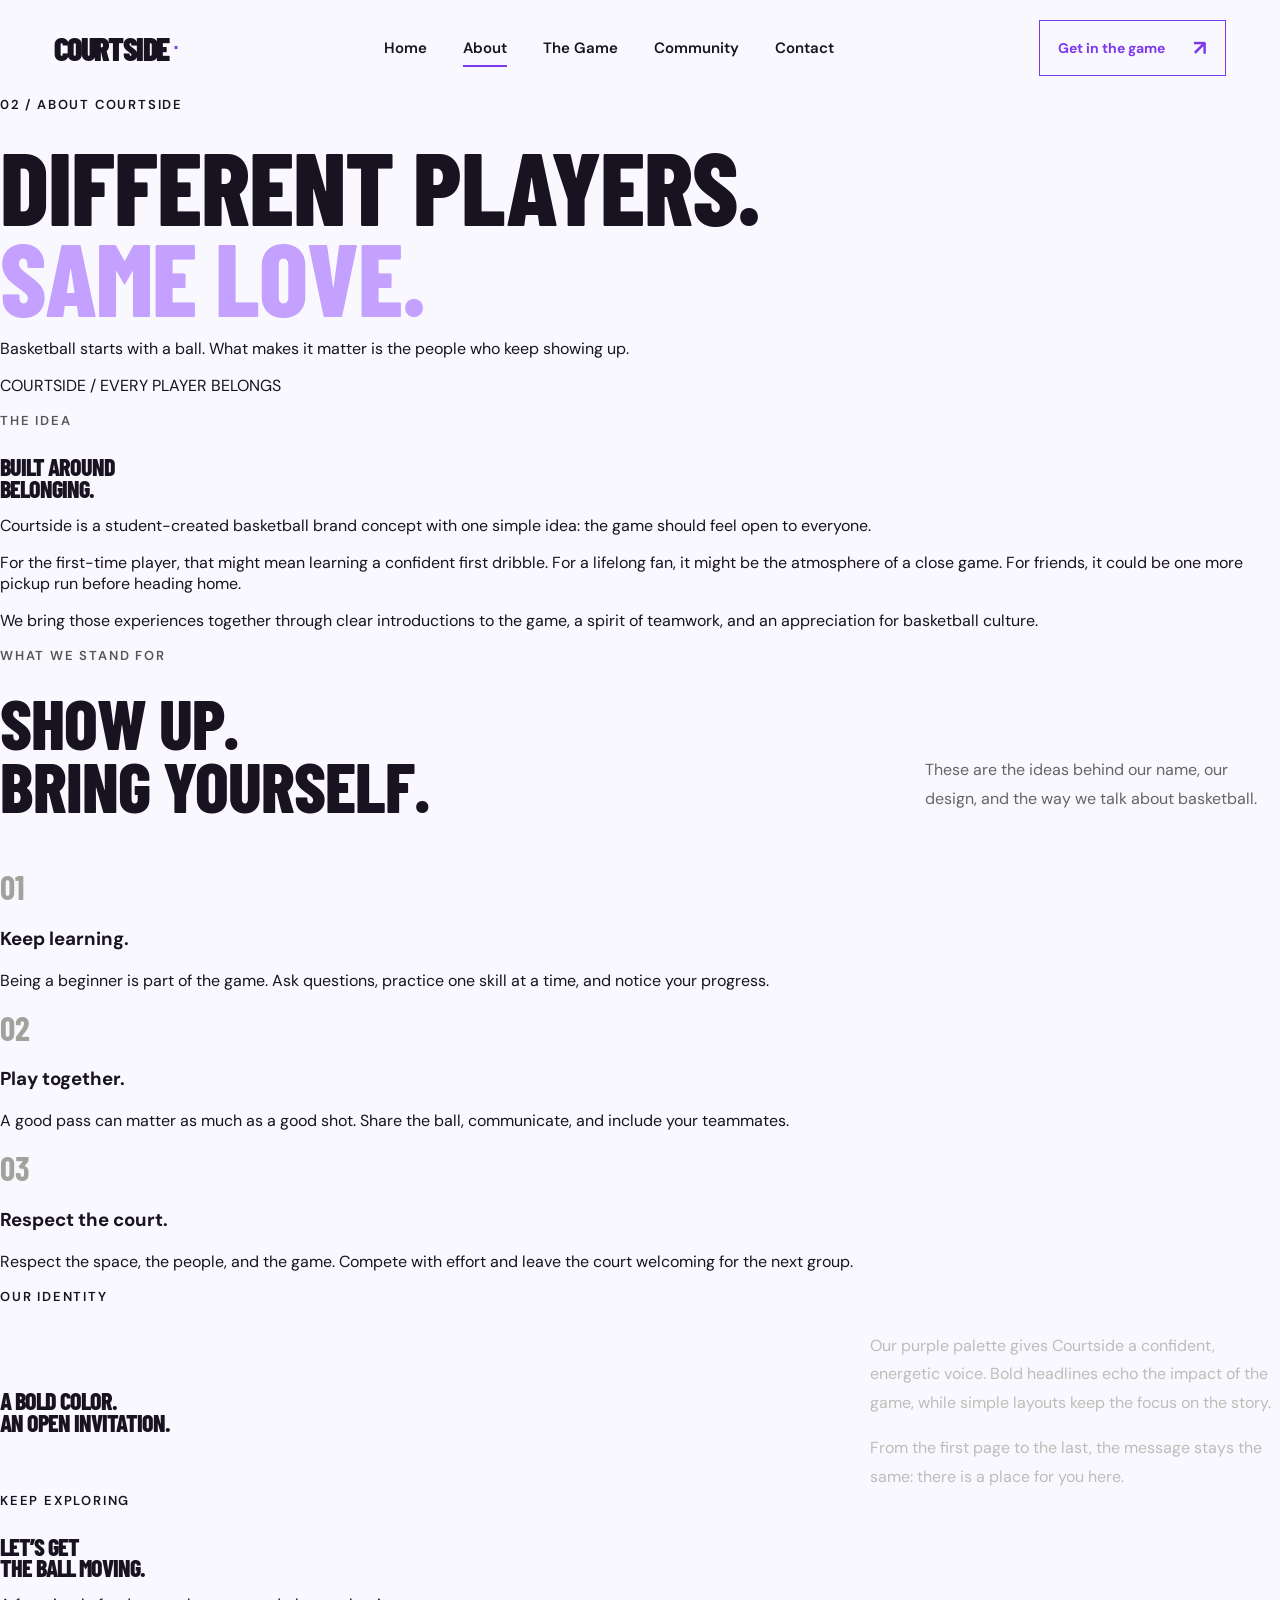
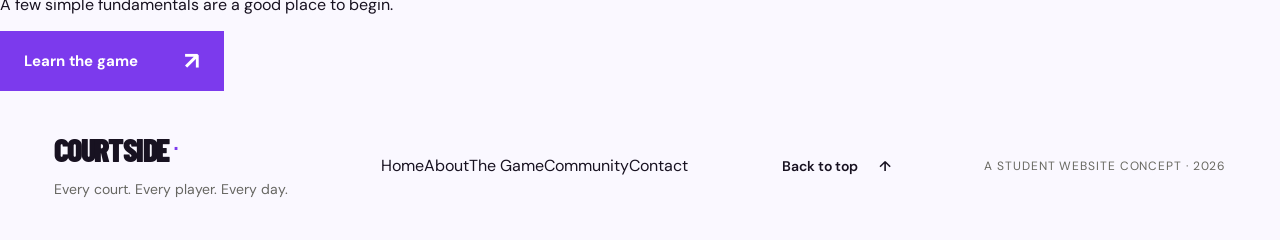
==== about.html @ a890f28d "Expand website to five pages" ====
<!doctype html>
<html lang="en">
<head>
  <meta charset="UTF-8">
  <meta name="viewport" content="width=device-width, initial-scale=1.0">
  <meta name="theme-color" content="#7c3aed">
  <meta name="description" content="Meet Courtside: a student-created basketball brand built around learning, teamwork, and belonging.">
  <title>About — COURTSIDE</title>
  <link rel="icon" type="image/svg+xml" href="data:image/svg+xml,%3Csvg xmlns='http://www.w3.org/2000/svg' viewBox='0 0 32 32'%3E%3Crect width='32' height='32' rx='7' fill='%237c3aed'/%3E%3Ctext x='16' y='24' text-anchor='middle' font-family='Arial' font-weight='900' font-size='25' fill='%23ffffff'%3EC%3C/text%3E%3C/svg%3E">
  <link rel="stylesheet" href="assets/css/styles.css?v=20261002-five-pages">
</head>
<body><a class="skip-link" href="#main">Skip to content</a><header class="header" id="top"><a class="wordmark" href="index.html" aria-label="Courtside home"><span class="wordmark-text">COURTSIDE</span><span class="brand-dot" aria-hidden="true">.</span></a><nav aria-label="Main navigation"><a href="index.html">Home</a>
<a href="about.html" class="active" aria-current="page">About</a>
<a href="game.html">The Game</a>
<a href="community.html">Community</a>
<a href="contact.html">Contact</a></nav><a class="header-cta" href="contact.html">Get in the game <span aria-hidden="true">↗</span></a></header><main id="main"><section class="page-intro"><div class="intro-inner"><p class="eyebrow">02 / ABOUT COURTSIDE</p><h1>DIFFERENT PLAYERS.<br><span>SAME LOVE.</span></h1><p class="intro-description">Basketball starts with a ball. What makes it matter is the people who keep showing up.</p></div><div class="court-lines" aria-hidden="true"><span></span></div><p class="intro-foot">COURTSIDE / EVERY PLAYER BELONGS</p></section>
<section class="content-section split-editorial"><div><p class="eyebrow dark">THE IDEA</p><h2>BUILT AROUND<br>BELONGING.</h2></div><div class="long-copy"><p class="lead">Courtside is a student-created basketball brand concept with one simple idea: the game should feel open to everyone.</p><p>For the first-time player, that might mean learning a confident first dribble. For a lifelong fan, it might be the atmosphere of a close game. For friends, it could be one more pickup run before heading home.</p><p>We bring those experiences together through clear introductions to the game, a spirit of teamwork, and an appreciation for basketball culture.</p></div></section>
<section class="values-section content-section"><div class="section-intro"><div><p class="eyebrow dark">WHAT WE STAND FOR</p><h2>SHOW UP.<br>BRING YOURSELF.</h2></div><p>These are the ideas behind our name, our design, and the way we talk about basketball.</p></div><div class="three-grid">
<article class="value-card"><span class="number">01</span><h3>Keep learning.</h3><p>Being a beginner is part of the game. Ask questions, practice one skill at a time, and notice your progress.</p></article>
<article class="value-card"><span class="number">02</span><h3>Play together.</h3><p>A good pass can matter as much as a good shot. Share the ball, communicate, and include your teammates.</p></article>
<article class="value-card"><span class="number">03</span><h3>Respect the court.</h3><p>Respect the space, the people, and the game. Compete with effort and leave the court welcoming for the next group.</p></article>
</div></section>
<section class="brand-story content-section"><p class="eyebrow">OUR IDENTITY</p><div class="story-content"><h2>A BOLD COLOR.<br><span>AN OPEN INVITATION.</span></h2><div class="story-copy"><p>Our purple palette gives Courtside a confident, energetic voice. Bold headlines echo the impact of the game, while simple layouts keep the focus on the story.</p><p>From the first page to the last, the message stays the same: there is a place for you here.</p></div></div></section>
<section class="page-cta"><div><p class="eyebrow">KEEP EXPLORING</p><h2>LET’S GET<br>THE BALL MOVING.</h2><p>A few simple fundamentals are a good place to begin.</p></div><a class="button" href="game.html">Learn the game <span aria-hidden="true">↗</span></a></section></main><footer><div><a class="wordmark" href="index.html" aria-label="Courtside home"><span class="wordmark-text">COURTSIDE</span><span class="brand-dot" aria-hidden="true">.</span></a><p>Every court. Every player. Every day.</p></div><nav class="footer-nav" aria-label="Footer navigation"><a href="index.html">Home</a><a href="about.html">About</a><a href="game.html">The Game</a><a href="community.html">Community</a><a href="contact.html">Contact</a></nav><a class="back-top" href="#top">Back to top <span aria-hidden="true">↑</span></a><span class="project-note">A STUDENT WEBSITE CONCEPT · 2026</span></footer><script src="assets/js/main.js?v=20261002-five-pages"></script></body>
</html>
---- assets/css/styles.css ----
@import url('https://fonts.googleapis.com/css2?family=Barlow+Condensed:wght@700;800;900&family=DM+Sans:wght@400;500;600;700&display=swap');
:root {
  --ink:#181221;
  --paper:#faf8ff;
  --purple:#7c3aed;
  --lavender:#c4a0ff;
  --muted:#b5b5b2;
  --line:#ddd5ea;
  font-family:'DM Sans',Arial,sans-serif;
  color:var(--ink);
  background:var(--paper);
  font-synthesis:none
}
* {
  box-sizing:border-box
}
html {
  scroll-behavior:smooth;
  scroll-padding-top:24px
}
body {
  margin:0
}
a {
  color:inherit;
  text-decoration:none
}
button,a {
  -webkit-tap-highlight-color:transparent
}
a:focus-visible {
  outline:3px solid var(--purple);
  outline-offset:6px
}
::selection {
  background:var(--purple);
  color:white
}
.skip-link {
  position:fixed;
  left:20px;
  top:-100px;
  z-index:20;
  padding:12px;
  background:var(--paper)
}
.skip-link:focus {
  top:16px
}
.header {
  height:96px;
  display:flex;
  align-items:center;
  justify-content:space-between;
  padding:0 4.2%;
  gap:24px;
  background:var(--paper)
}
.wordmark {
  font-size:2rem;
  font-weight:900;
  letter-spacing:-1.6px;
  line-height:1;
  font-family:'Barlow Condensed','Arial Narrow',Impact,sans-serif
}
.brand-dot {
  color:var(--purple);
  font-family:Arial,sans-serif;
  font-size:12px;
  vertical-align:top;
  display:inline-block;
  margin:3px 0 0 5px;
  letter-spacing:0
}
.header nav {
  display:flex;
  align-items:center;
  gap:36px;
  font-size:.9375rem;
  font-weight:600
}
.header nav a {
  position:relative;
  padding:16px 0
}
.header nav a:after {
  content:'';
  position:absolute;
  height:2px;
  left:0;
  right:0;
  bottom:7px;
  transform:scaleX(0);
  background:var(--purple);
  transition:transform .2s
}
.header nav a:hover:after,.header nav .active:after {
  transform:scaleX(1)
}
.header-cta {
  font-size:.875rem;
  font-weight:700;
  border:1px solid var(--ink);
  padding:13px 18px;
  display:flex;
  gap:28px;
  align-items:center;
  transition:background .2s,color .2s
}
.header-cta:hover {
  background:var(--ink);
  color:white
}
.header-cta span {
  font-size:21px
}
.hero {
  min-height:690px;
  height:calc(100svh - 96px);
  max-height:920px;
  position:relative;
  background:#151513;
  color:white;
  isolation:isolate;
  overflow:hidden
}
.hero-image,.hero-shade {
  position:absolute;
  inset:0;
  width:100%;
  height:100%;
  object-fit:cover;
  z-index:-2
}
.hero-image {
  object-position:64% 48%
}
.hero-shade {
  z-index:-1;
  background:linear-gradient(90deg,rgba(24,10,42,.77) 0%,rgba(24,10,42,.43) 43%,rgba(24,10,42,.04) 72%),linear-gradient(0deg,rgba(24,10,42,.78),transparent 30%)
}
.hero-content {
  padding:80px 4.2% 120px;
  max-width:950px
}
.eyebrow {
  font-weight:600;
  font-size:.8125rem;
  letter-spacing:1.8px;
  margin:0 0 27px;
  display:flex;
  gap:12px;
  align-items:center
}
.small-line {
  display:inline-block;
  width:30px;
  height:2px;
  background:var(--purple)
}
h1,h2 {
  font-family:'Barlow Condensed',Impact,'Arial Narrow',sans-serif;
  font-weight:800;
  letter-spacing:-1px;
  margin:0;
  line-height:.89
}
h1 {
  font-size:clamp(6rem,10.8vw,10.5rem)
}
h1 span {
  color:var(--lavender)
}
.hero-description {
  font-size:1.0625rem;
  line-height:1.75;
  max-width:365px;
  color:#e0e0da;
  margin:30px 0
}
.button {
  display:inline-flex;
  align-items:center;
  justify-content:space-between;
  gap:46px;
  padding:18px 24px;
  background:var(--purple);
  color:white;
  font-size:.9375rem;
  font-weight:700;
  transition:background .2s,transform .2s
}
.button:hover {
  background:#6d28d9;
  transform:translateY(-2px)
}
.button span {
  font-size:24px;
  line-height:1
}
.hero-bottom {
  position:absolute;
  bottom:28px;
  left:4.2%;
  right:4.2%;
  border-top:1px solid #ffffff40;
  padding-top:22px;
  display:flex;
  justify-content:space-between;
  gap:20px;
  align-items:center;
  font-size:.75rem;
  letter-spacing:1px;
  font-weight:500;
  color:#ddd
}
.hero-bottom a {
  font-size:.875rem;
  letter-spacing:0
}
.hero-bottom a span {
  padding-left:15px
}
.statement-strip {
  background:var(--purple);
  color:white;
  display:flex;
  align-items:center;
  justify-content:space-evenly;
  gap:25px;
  min-height:87px;
  padding:18px 4.2%;
  font-family:'Barlow Condensed',Impact,sans-serif;
  font-weight:800;
  font-size:clamp(1.5rem,2.6vw,2.5rem);
  line-height:1;
  letter-spacing:-.2px
}
.asterisk {
  font-family:Arial,sans-serif;
  font-weight:400;
  font-size:2.3rem
}
.game-section {
  padding:90px 4.2% 100px
}
.section-intro {
  display:flex;
  justify-content:space-between;
  gap:50px;
  align-items:flex-end;
  margin-bottom:50px
}
.eyebrow.dark {
  color:#565654
}
.section-intro h2 {
  font-size:clamp(3.3rem,5.5vw,5.2rem)
}
.section-intro>p {
  max-width:355px;
  font-size:1rem;
  line-height:1.8;
  color:#656561;
  margin:0 0 3px
}
.game-grid {
  display:grid;
  grid-template-columns:repeat(3,minmax(0,1fr));
  border-top:1px solid var(--line);
  border-bottom:1px solid var(--line)
}
.game-card {
  padding:30px 30px 24px 0;
  display:flex;
  flex-direction:column
}
.game-card+.game-card {
  border-left:1px solid var(--line);
  padding-left:30px
}
.game-card:last-child {
  padding-right:0
}
.card-top {
  display:flex;
  align-items:center;
  justify-content:space-between;
  gap:12px
}
.number {
  font-size:2.1rem;
  font-family:'Barlow Condensed',Impact,sans-serif;
  font-weight:700;
  color:#a2a29d
}
.category {
  font-size:.75rem;
  letter-spacing:1px;
  font-weight:600
}
.game-card h3 {
  font-size:1.65rem;
  letter-spacing:-.8px;
  margin:31px 0 14px;
  font-weight:700
}
.game-card p {
  color:#656561;
  font-size:1rem;
  line-height:1.8;
  margin:0 0 30px;
  max-width:340px
}
.card-footer {
  font-size:.75rem;
  letter-spacing:.7px;
  font-weight:600;
  margin-top:auto;
  padding-top:22px;
  border-top:1px solid var(--line)
}
.story {
  background:var(--ink);
  color:var(--paper);
  padding:65px 4.2% 74px
}
.story>.eyebrow {
  color:#bbb;
   margin-bottom:40px
}
.story-content {
  display:flex;
  align-items:center;
  justify-content:space-between;
  gap:55px
}
.story h2 {
  font-size:clamp(3rem,5.5vw,5.4rem);
  line-height:.97
}
.story h2 span {
  color:var(--lavender)
}
.story-copy {
  max-width:410px;
  color:#bdbdb8;
  font-size:1rem;
  line-height:1.8
}
.story-copy p {
  margin:0 0 16px
}
.story-copy p:last-child {
  margin:0
}
footer {
  padding:42px 4.2%;
  display:flex;
  align-items:center;
  justify-content:space-between;
  gap:28px
}
footer p {
  font-size:.875rem;
  color:#666661;
  margin:13px 0 0
}
.project-note {
  font-size:.75rem;
  letter-spacing:.9px;
  color:#686861
}
.back-top {
  font-size:.875rem;
  font-weight:600
}
.back-top span {
  padding-left:18px
}
@media(min-width:1600px) {
  .hero-content {
    padding-top:110px
  }
  .header {
    padding-left:6%;
    padding-right:6%
  }
  .hero-content {
    padding-left:6%;
    max-width:1050px
  }

}
@media(max-width:1000px) {
  .header {
    height:84px
  }
  .header nav {
    gap:24px
  }
  .header-cta {
    gap:15px
  }
  .hero {
    height:auto;
    min-height:720px
  }
  .hero-content {
    padding-top:100px
  }
  .hero h1 {
    font-size:7.5rem
  }
  .hero-image {
    object-position:61% center
  }
  .section-intro {
    gap:40px
  }
  .section-intro>p {
    max-width:300px
  }
  .game-card {
    padding-right:20px
  }
  .game-card+.game-card {
    padding-left:20px
  }
  .category {
    font-size:.75rem;
    letter-spacing:0
  }
  .story-content {
    gap:35px
  }
  .story-copy {
    max-width:340px
  }
  .project-note {
    max-width:180px;
    line-height:1.6
  }

}
@media(max-width:700px) {
  .header {
    height:auto;
    min-height:100px;
    padding:20px 6% 12px;
    flex-wrap:wrap;
    gap:12px
  }
  .header .wordmark {
    font-size:1.9rem
  }
  .header nav {
    order:3;
    justify-content:space-between;
    width:100%;
    gap:20px;
    font-size:.875rem
  }
  .header nav a {
    padding:9px 0
  }
  .header nav a:after {
    bottom:2px
  }
  .header-cta {
    padding:9px 12px;
    font-size:.75rem;
    gap:10px
  }
  .hero {
    min-height:680px
  }
  .hero-image {
    object-position:64% center
  }
  .hero-shade {
    background:linear-gradient(90deg,rgba(24,10,42,.8),rgba(24,10,42,.2)),linear-gradient(0deg,rgba(24,10,42,.85),transparent 65%)
  }
  .hero-content {
    padding:80px 6% 125px;
    max-width:none
  }
  .eyebrow {
    font-size:.75rem;
    letter-spacing:1.2px;
    gap:10px;
    margin-bottom:28px
  }
  .hero h1 {
    font-size:clamp(4.6rem,16vw,7rem);
    line-height:.94;
    letter-spacing:-1px
  }
  .hero-description {
    font-size:1rem;
    max-width:295px;
    margin:27px 0
  }
  .button {
    padding:17px 21px;
    gap:38px
  }
  .hero-bottom {
    left:6%;
    right:6%;
    font-size:.75rem;
    gap:14px;
    align-items:flex-start;
    line-height:1.5
  }
  .hero-bottom>span:first-child {
    max-width:130px
  }
  .hero-index {
    display:none
  }
  .statement-strip {
    flex-wrap:wrap;
    justify-content:center;
    gap:14px;
    min-height:76px;
    font-size:1.4rem;
    padding:18px 6%
  }
  .statement-strip>span:nth-last-child(-n+2) {
    display:none
  }
  .asterisk {
    font-size:1.5rem
  }
  .game-section {
    padding:60px 6%
  }
  .section-intro {
    display:block;
    margin-bottom:32px
  }
  .section-intro h2 {
    font-size:4rem
  }
  .section-intro>p {
    max-width:420px;
    margin-top:28px
  }
  .game-grid {
    grid-template-columns:1fr
  }
  .game-card,.game-card+.game-card,.game-card:last-child {
    padding:24px 0
  }
  .game-card+.game-card {
    border-left:0;
    border-top:1px solid var(--line)
  }
  .card-top {
    justify-content:flex-start;
    gap:20px
  }
  .category {
    letter-spacing:1px
  }
  .game-card h3 {
    margin:20px 0 12px;
    font-size:1.65rem
  }
  .game-card p {
    max-width:100%;
    margin-bottom:20px
  }
  .card-footer {
    border-top:0;
    padding-top:0
  }
  .story {
    padding:48px 6% 52px
  }
  .story-content {
    display:block
  }
  .story h2 {
    font-size:clamp(2.8rem,10.2vw,4.5rem)
  }
  .story-copy {
    max-width:100%;
    margin-top:30px
  }
  .story>.eyebrow {
    margin-bottom:30px
  }
  footer {
    padding:34px 6%;
    flex-wrap:wrap;
    align-items:flex-start
  }
  footer>div {
    width:100%
  }
  .project-note {
    max-width:200px
  }
  .back-top {
    margin-left:auto;
    font-size:.8125rem
  }

}
@media(prefers-reduced-motion:reduce) {
  html {
    scroll-behavior:auto
  }
  *,*:before,*:after {
    transition:none!important
  }

}

/* Purple brand and homepage contact intake */
.header-cta { border-color:var(--purple); color:var(--purple) }
.header-cta:hover { background:var(--purple) }
.brand-dot { font-size:20px; margin-top:0 }
.contact { padding:90px 4.2%; display:grid; grid-template-columns:1fr 1.1fr; gap:70px; background:#f0eafa }
.contact h2 { font-size:clamp(3.3rem,5.5vw,5.2rem) }
.contact h2 span { color:var(--purple) }
.contact-copy>p:last-child { max-width:370px; line-height:1.8; color:#61566e; margin-top:28px }
.contact-form { min-width:0 }
.form-row { display:grid; grid-template-columns:1fr 1fr; gap:20px }
.field { display:flex; flex-direction:column; gap:9px; margin-bottom:20px; min-width:0 }
.field label { font-size:.875rem; font-weight:700 }
input,select,textarea { width:100%; min-width:0; border:1px solid #b9aacd; border-radius:0; padding:14px; color:var(--ink); background:var(--paper); font:inherit }
textarea { resize:vertical; min-height:130px }
input:focus-visible,select:focus-visible,textarea:focus-visible,button:focus-visible { outline:3px solid var(--purple); outline-offset:3px }
button { cursor:pointer; font-family:inherit; border:0 }
.form-note { color:#61566e; font-size:.875rem; line-height:1.6 }
.form-preview { border-left:3px solid var(--purple); padding:20px; margin-top:24px; background:var(--paper); overflow-wrap:anywhere }
.form-preview h3 { margin:0 0 12px }
.form-preview p { line-height:1.65 }
.form-preview dl { display:grid; grid-template-columns:auto 1fr; gap:10px 18px }
.form-preview dt { font-weight:700 }
.form-preview dd { margin:0; white-space:pre-wrap }
@media(max-width:1000px) { .header nav { gap:18px } .contact { gap:35px } }
@media(max-width:700px) { .contact { padding:60px 6%; grid-template-columns:1fr; gap:30px } .form-row { grid-template-columns:1fr; gap:0 } .header nav { gap:12px } }
.contact-copy { min-width:0 }
@media(max-width:700px) {
  .contact { grid-template-columns:minmax(0,1fr) }
  .contact h2 { font-size:clamp(2rem,9vw,3.3rem) }
}
/* Keep headline lines readable even when web fonts are unavailable. */
h1 { font-size:clamp(4.5rem,8vw,9rem) }
@media(max-width:1000px) and (min-width:701px) { .hero h1 { font-size:clamp(4.5rem,8.5vw,6rem) } }
@media(max-width:700px) { .hero h1 { font-size:clamp(2.4rem,12vw,5rem) } }
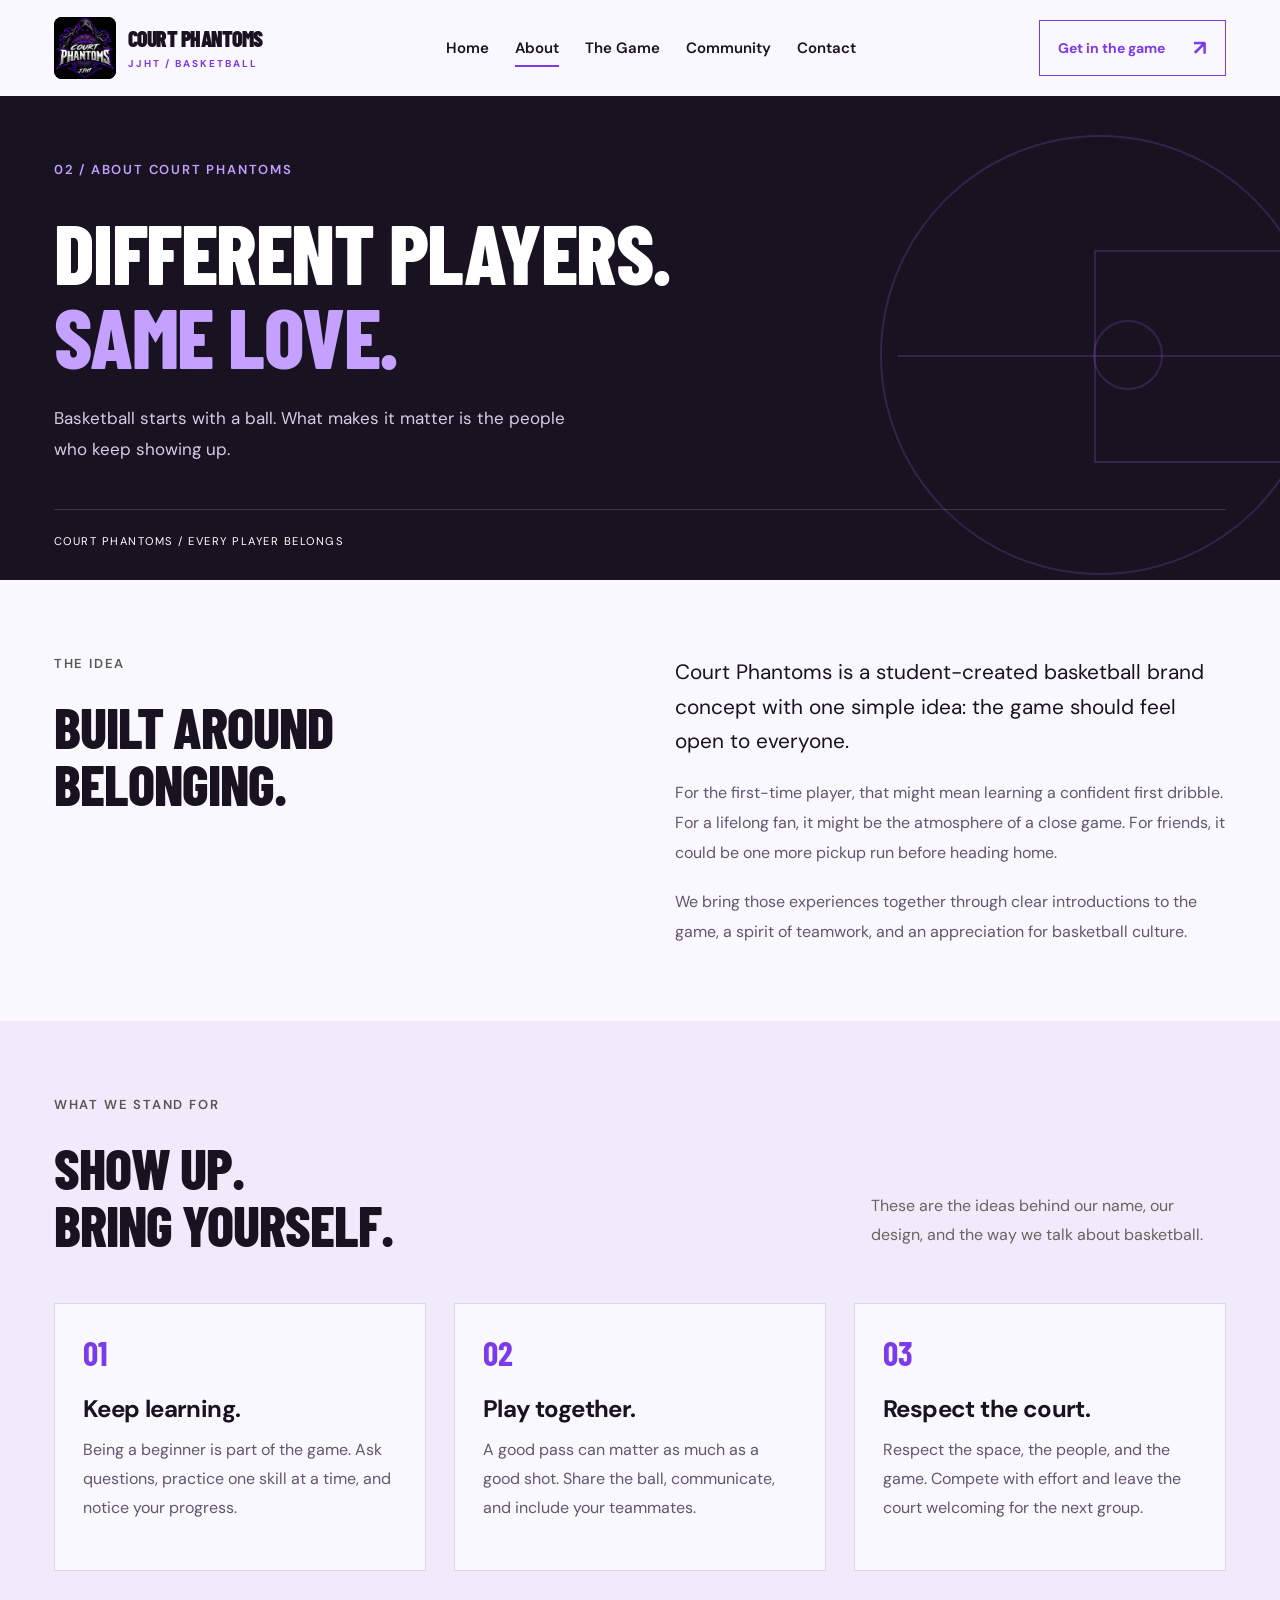
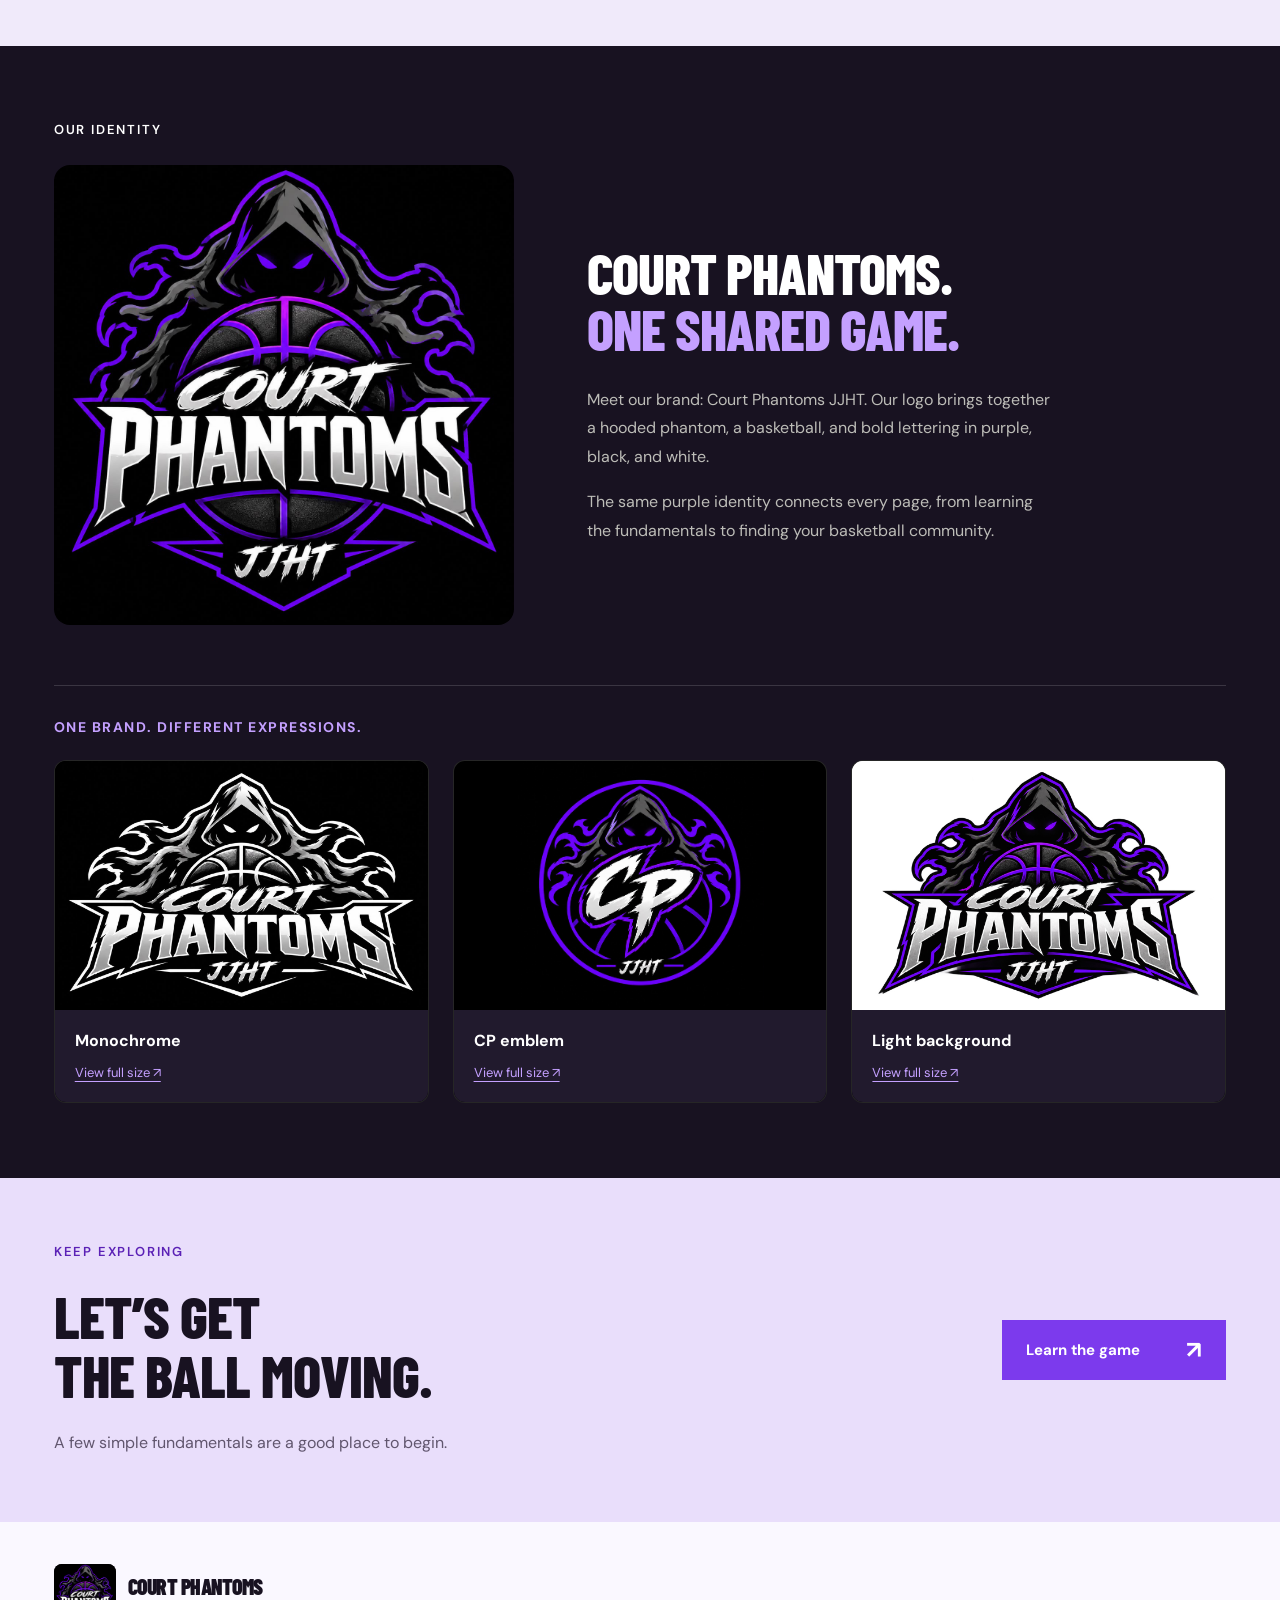
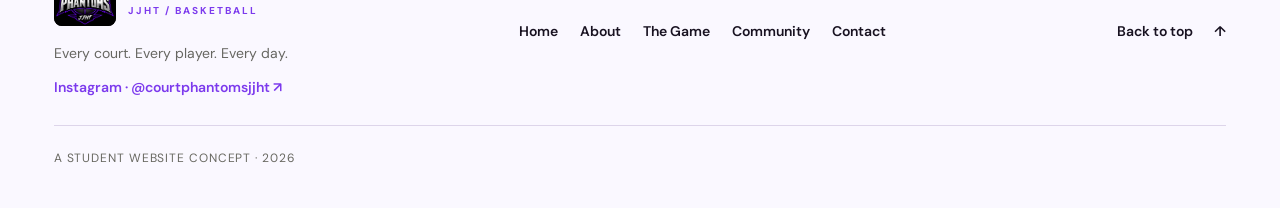
==== commit 967448c0: "Add brand logos and Instagram contact" ====
--- a/about.html
+++ b/about.html
@@ -4,22 +4,22 @@
   <meta charset="UTF-8">
   <meta name="viewport" content="width=device-width, initial-scale=1.0">
   <meta name="theme-color" content="#7c3aed">
-  <meta name="description" content="Meet Courtside: a student-created basketball brand built around learning, teamwork, and belonging.">
-  <title>About — COURTSIDE</title>
-  <link rel="icon" type="image/svg+xml" href="data:image/svg+xml,%3Csvg xmlns='http://www.w3.org/2000/svg' viewBox='0 0 32 32'%3E%3Crect width='32' height='32' rx='7' fill='%237c3aed'/%3E%3Ctext x='16' y='24' text-anchor='middle' font-family='Arial' font-weight='900' font-size='25' fill='%23ffffff'%3EC%3C/text%3E%3C/svg%3E">
-  <link rel="stylesheet" href="assets/css/styles.css?v=20261002-five-pages">
+  <meta name="description" content="Meet Court Phantoms: a student-created basketball brand built around learning, teamwork, and belonging.">
+  <title>About — COURT PHANTOMS</title>
+  <link rel="icon" type="image/jpeg" href="assets/images/court-phantoms-cp.jpg">
+  <link rel="stylesheet" href="assets/css/styles.css?v=20261005-brand">
 </head>
-<body><a class="skip-link" href="#main">Skip to content</a><header class="header" id="top"><a class="wordmark" href="index.html" aria-label="Courtside home"><span class="wordmark-text">COURTSIDE</span><span class="brand-dot" aria-hidden="true">.</span></a><nav aria-label="Main navigation"><a href="index.html">Home</a>
+<body><a class="skip-link" href="#main">Skip to content</a><header class="header" id="top"><a class="wordmark brand-lockup" href="index.html" aria-label="Court Phantoms JJHT home"><img class="brand-logo" src="assets/images/court-phantoms-logo.jpg" alt="" width="1254" height="1254"><span class="brand-name">COURT PHANTOMS<small>JJHT / BASKETBALL</small></span></a><nav aria-label="Main navigation"><a href="index.html">Home</a>
 <a href="about.html" class="active" aria-current="page">About</a>
 <a href="game.html">The Game</a>
 <a href="community.html">Community</a>
-<a href="contact.html">Contact</a></nav><a class="header-cta" href="contact.html">Get in the game <span aria-hidden="true">↗</span></a></header><main id="main"><section class="page-intro"><div class="intro-inner"><p class="eyebrow">02 / ABOUT COURTSIDE</p><h1>DIFFERENT PLAYERS.<br><span>SAME LOVE.</span></h1><p class="intro-description">Basketball starts with a ball. What makes it matter is the people who keep showing up.</p></div><div class="court-lines" aria-hidden="true"><span></span></div><p class="intro-foot">COURTSIDE / EVERY PLAYER BELONGS</p></section>
-<section class="content-section split-editorial"><div><p class="eyebrow dark">THE IDEA</p><h2>BUILT AROUND<br>BELONGING.</h2></div><div class="long-copy"><p class="lead">Courtside is a student-created basketball brand concept with one simple idea: the game should feel open to everyone.</p><p>For the first-time player, that might mean learning a confident first dribble. For a lifelong fan, it might be the atmosphere of a close game. For friends, it could be one more pickup run before heading home.</p><p>We bring those experiences together through clear introductions to the game, a spirit of teamwork, and an appreciation for basketball culture.</p></div></section>
+<a href="contact.html">Contact</a></nav><a class="header-cta" href="contact.html">Get in the game <span aria-hidden="true">↗</span></a></header><main id="main"><section class="page-intro"><div class="intro-inner"><p class="eyebrow">02 / ABOUT COURT PHANTOMS</p><h1>DIFFERENT PLAYERS.<br><span>SAME LOVE.</span></h1><p class="intro-description">Basketball starts with a ball. What makes it matter is the people who keep showing up.</p></div><div class="court-lines" aria-hidden="true"><span></span></div><p class="intro-foot">COURT PHANTOMS / EVERY PLAYER BELONGS</p></section>
+<section class="content-section split-editorial"><div><p class="eyebrow dark">THE IDEA</p><h2>BUILT AROUND<br>BELONGING.</h2></div><div class="long-copy"><p class="lead">Court Phantoms is a student-created basketball brand concept with one simple idea: the game should feel open to everyone.</p><p>For the first-time player, that might mean learning a confident first dribble. For a lifelong fan, it might be the atmosphere of a close game. For friends, it could be one more pickup run before heading home.</p><p>We bring those experiences together through clear introductions to the game, a spirit of teamwork, and an appreciation for basketball culture.</p></div></section>
 <section class="values-section content-section"><div class="section-intro"><div><p class="eyebrow dark">WHAT WE STAND FOR</p><h2>SHOW UP.<br>BRING YOURSELF.</h2></div><p>These are the ideas behind our name, our design, and the way we talk about basketball.</p></div><div class="three-grid">
 <article class="value-card"><span class="number">01</span><h3>Keep learning.</h3><p>Being a beginner is part of the game. Ask questions, practice one skill at a time, and notice your progress.</p></article>
 <article class="value-card"><span class="number">02</span><h3>Play together.</h3><p>A good pass can matter as much as a good shot. Share the ball, communicate, and include your teammates.</p></article>
 <article class="value-card"><span class="number">03</span><h3>Respect the court.</h3><p>Respect the space, the people, and the game. Compete with effort and leave the court welcoming for the next group.</p></article>
 </div></section>
-<section class="brand-story content-section"><p class="eyebrow">OUR IDENTITY</p><div class="story-content"><h2>A BOLD COLOR.<br><span>AN OPEN INVITATION.</span></h2><div class="story-copy"><p>Our purple palette gives Courtside a confident, energetic voice. Bold headlines echo the impact of the game, while simple layouts keep the focus on the story.</p><p>From the first page to the last, the message stays the same: there is a place for you here.</p></div></div></section>
-<section class="page-cta"><div><p class="eyebrow">KEEP EXPLORING</p><h2>LET’S GET<br>THE BALL MOVING.</h2><p>A few simple fundamentals are a good place to begin.</p></div><a class="button" href="game.html">Learn the game <span aria-hidden="true">↗</span></a></section></main><footer><div><a class="wordmark" href="index.html" aria-label="Courtside home"><span class="wordmark-text">COURTSIDE</span><span class="brand-dot" aria-hidden="true">.</span></a><p>Every court. Every player. Every day.</p></div><nav class="footer-nav" aria-label="Footer navigation"><a href="index.html">Home</a><a href="about.html">About</a><a href="game.html">The Game</a><a href="community.html">Community</a><a href="contact.html">Contact</a></nav><a class="back-top" href="#top">Back to top <span aria-hidden="true">↑</span></a><span class="project-note">A STUDENT WEBSITE CONCEPT · 2026</span></footer><script src="assets/js/main.js?v=20261002-five-pages"></script></body>
+<section class="brand-story content-section"><p class="eyebrow">OUR IDENTITY</p><div class="brand-showcase"><img class="brand-emblem" src="assets/images/court-phantoms-logo.jpg" alt="Court Phantoms JJHT logo: a hooded phantom above a basketball, outlined in purple" width="1254" height="1254" loading="lazy"><div><h2>COURT PHANTOMS.<br><span>ONE SHARED GAME.</span></h2><div class="story-copy"><p>Meet our brand: Court Phantoms JJHT. Our logo brings together a hooded phantom, a basketball, and bold lettering in purple, black, and white.</p><p>The same purple identity connects every page, from learning the fundamentals to finding your basketball community.</p></div></div></div><div class="logo-collection"><h3 class="logo-collection-title">ONE BRAND. DIFFERENT EXPRESSIONS.</h3><div class="logo-variants"><figure class="logo-variant"><a href="assets/images/court-phantoms-monochrome.jpg" target="_blank" rel="noopener" aria-label="View Monochrome logo full size"><img src="assets/images/court-phantoms-monochrome.jpg" alt="Court Phantoms JJHT full logo in black and white" width="1320" height="880" loading="lazy"></a><figcaption><h3>Monochrome</h3><a href="assets/images/court-phantoms-monochrome.jpg" target="_blank" rel="noopener">View full size ↗</a></figcaption></figure><figure class="logo-variant"><a href="assets/images/court-phantoms-cp.jpg" target="_blank" rel="noopener" aria-label="View CP emblem logo full size"><img src="assets/images/court-phantoms-cp.jpg" alt="Circular purple CP and JJHT emblem with a hooded phantom" width="1254" height="1254" loading="lazy"></a><figcaption><h3>CP emblem</h3><a href="assets/images/court-phantoms-cp.jpg" target="_blank" rel="noopener">View full size ↗</a></figcaption></figure><figure class="logo-variant"><a href="assets/images/court-phantoms-light.jpg" target="_blank" rel="noopener" aria-label="View Light background logo full size"><img src="assets/images/court-phantoms-light.jpg" alt="Court Phantoms JJHT purple full logo on white" width="1320" height="880" loading="lazy"></a><figcaption><h3>Light background</h3><a href="assets/images/court-phantoms-light.jpg" target="_blank" rel="noopener">View full size ↗</a></figcaption></figure></div></div></section>
+<section class="page-cta"><div><p class="eyebrow">KEEP EXPLORING</p><h2>LET’S GET<br>THE BALL MOVING.</h2><p>A few simple fundamentals are a good place to begin.</p></div><a class="button" href="game.html">Learn the game <span aria-hidden="true">↗</span></a></section></main><footer><div><a class="wordmark brand-lockup" href="index.html" aria-label="Court Phantoms JJHT home"><img class="brand-logo" src="assets/images/court-phantoms-logo.jpg" alt="" width="1254" height="1254"><span class="brand-name">COURT PHANTOMS<small>JJHT / BASKETBALL</small></span></a><p>Every court. Every player. Every day.</p><a class="footer-social" href="https://www.instagram.com/courtphantomsjjht/" target="_blank" rel="noopener noreferrer">Instagram · @courtphantomsjjht ↗</a></div><nav class="footer-nav" aria-label="Footer navigation"><a href="index.html">Home</a><a href="about.html">About</a><a href="game.html">The Game</a><a href="community.html">Community</a><a href="contact.html">Contact</a></nav><a class="back-top" href="#top">Back to top <span aria-hidden="true">↑</span></a><span class="project-note">A STUDENT WEBSITE CONCEPT · 2026</span></footer><script src="assets/js/main.js?v=20261005-brand"></script></body>
 </html>
--- a/assets/css/styles.css
+++ b/assets/css/styles.css
@@ -653,3 +653,159 @@
 h1 { font-size:clamp(4.5rem,8vw,9rem) }
 @media(max-width:1000px) and (min-width:701px) { .hero h1 { font-size:clamp(4.5rem,8.5vw,6rem) } }
 @media(max-width:700px) { .hero h1 { font-size:clamp(2.4rem,12vw,5rem) } }
+
+/* Five-page site / 2026-10-02 */
+[hidden] { display:none!important }
+.header { gap:22px }
+.header nav { gap:26px }
+.header .wordmark { flex-shrink:0 }
+.header-cta { flex-shrink:0 }
+.text-link { color:var(--purple); display:flex; align-items:center; justify-content:space-between; gap:20px; font-weight:700; padding:18px 0 2px; margin-top:auto; border-top:1px solid var(--line); font-size:.9375rem }
+.text-link:hover { text-decoration:underline; text-underline-offset:4px }
+.footer-nav { display:flex; flex-wrap:wrap; gap:14px 22px; font-size:.875rem; font-weight:600 }
+.footer-nav a:hover { color:var(--purple) }
+footer { flex-wrap:wrap }
+footer .project-note { width:100%; border-top:1px solid var(--line); padding-top:24px; max-width:none }
+.page-intro { background:var(--ink); color:white; position:relative; padding:65px 4.2% 32px; overflow:hidden; isolation:isolate }
+.intro-inner { position:relative; z-index:1; max-width:900px }
+.page-intro .eyebrow { color:var(--lavender); margin-bottom:32px }
+.page-intro h1 { font-size:clamp(3.5rem,6.6vw,6.5rem); line-height:.99; letter-spacing:-1.5px }
+.intro-description { color:#d7cce5; line-height:1.8; max-width:520px; font-size:1.0625rem; margin:26px 0 45px }
+.intro-foot { border-top:1px solid #ffffff26; padding-top:24px; font-size:.7rem; letter-spacing:1.5px; margin:0; position:relative; z-index:1 }
+.court-lines { position:absolute; right:-40px; top:8%; width:440px; height:440px; border:2px solid #8753c640; border-radius:50%; z-index:0 }
+.court-lines:before { content:''; position:absolute; top:50%; right:-80px; width:500px; border-top:2px solid #8753c640 }
+.court-lines:after { content:''; position:absolute; top:26%; right:0; width:220px; height:48%; border:2px solid #8753c640 }
+.court-lines span { position:absolute; width:70px; height:70px; right:155px; top:42%; border:2px solid #8753c640; border-radius:50% }
+.content-section { padding:75px 4.2% }
+.content-section h2 { font-size:clamp(2.8rem,4.4vw,4.7rem); line-height:1 }
+.split-editorial { display:grid; grid-template-columns:1fr 1fr; gap:70px }
+.long-copy { color:#61566e; line-height:1.85; max-width:620px }
+.long-copy p { margin:0 0 20px }
+.long-copy p:last-child { margin-bottom:0 }
+.long-copy .lead { color:var(--ink); font-size:1.3rem; line-height:1.65 }
+.three-grid { display:grid; grid-template-columns:repeat(3,minmax(0,1fr)); gap:28px }
+.values-section { background:#f0eafa }
+.value-card { padding:28px; border:1px solid #ddd5ea; background:var(--paper); display:flex; flex-direction:column; min-width:0 }
+.value-card .number { color:var(--purple) }
+.value-card h3 { font-size:1.5rem; letter-spacing:-.6px; margin:20px 0 12px }
+.value-card p { line-height:1.8; color:#61566e; margin:0 0 20px }
+.brand-story { background:var(--ink); color:white }
+.brand-story h2 span { color:var(--lavender) }
+.brand-story .story-copy { max-width:470px }
+.page-cta { display:flex; align-items:center; justify-content:space-between; gap:40px; padding:65px 4.2%; background:#e9defb }
+.page-cta h2 { font-size:clamp(2.8rem,4.6vw,4.7rem); line-height:1 }
+.page-cta p:last-child { line-height:1.8; color:#61566e; margin:24px 0 0; max-width:500px }
+.page-cta .eyebrow { color:#5b21b6 }
+.page-cta .button { flex-shrink:0 }
+.spaced { margin-top:40px }
+.skill-picker { display:flex; gap:12px; flex-wrap:wrap; margin:0 0 24px }
+.skill-picker button { padding:16px 22px; background:transparent; border:1px solid #b9aacd; color:var(--ink); font-size:1rem; font-weight:700 }
+.skill-picker button[aria-pressed="true"] { background:var(--purple); border-color:var(--purple); color:white }
+.skill-picker button:hover { border-color:var(--purple) }
+.skill-panel { display:grid; grid-template-columns:.85fr 1.15fr; border:1px solid var(--line); margin-bottom:24px }
+.skill-name { background:var(--ink); color:white; padding:38px }
+.big-number { display:block; font-family:'Barlow Condensed',Impact,sans-serif; font-weight:800; font-size:6rem; line-height:1; color:var(--lavender); margin-bottom:28px }
+.skill-name .eyebrow { font-size:.75rem }
+.skill-name h3 { font-size:2rem; margin:0 0 18px; letter-spacing:-.8px }
+.skill-name>p:last-child { line-height:1.8; color:#d7cce5; margin:0 }
+.skill-detail { padding:38px }
+.skill-detail h4 { font-size:1.15rem; margin:0 0 22px }
+.skill-detail ul { padding-left:22px; line-height:1.9; color:#61566e }
+.skill-detail li+li { margin-top:12px }
+.practice-note { margin-top:28px; background:#f0eafa; padding:22px; border-left:3px solid var(--purple) }
+.practice-note p { line-height:1.8; color:#61566e; margin:12px 0 0 }
+.community-planner { display:grid; grid-template-columns:1fr 1fr; gap:70px; background:#f0eafa }
+.community-planner .long-copy { max-width:390px; margin-top:25px }
+.checklist { border:1px solid #d8c9ee; padding:28px; background:var(--paper) }
+.check-progress { color:#5b21b6; font-weight:700; margin:0 0 20px; font-size:1.1rem }
+.checklist label { display:flex; gap:16px; align-items:flex-start; padding:16px 0; border-top:1px solid var(--line); cursor:pointer; font-size:.9375rem; line-height:1.65 }
+.checklist input { width:20px; height:20px; flex:0 0 20px; padding:0; margin:3px 0 0; accent-color:var(--purple) }
+.checklist input:checked+span { color:#776a89; text-decoration:line-through }
+.reset-checks { display:block; color:var(--purple); padding:10px 0; margin-top:12px; background:transparent; text-decoration:underline; text-underline-offset:4px; font-weight:700 }
+.court-code { display:grid; grid-template-columns:1fr 1fr; gap:70px; background:var(--ink); color:white }
+.court-code h2 span { color:var(--lavender) }
+.court-code ol { margin:0; padding-left:24px; line-height:1.85; color:#d7cce5 }
+.court-code li { padding-left:8px; margin-bottom:22px }
+.court-code li::marker { color:var(--lavender); font-weight:700 }
+.court-code strong { color:white }
+.faq { display:grid; grid-template-columns:.8fr 1.2fr; gap:60px }
+.faq details { padding:22px 0; border-bottom:1px solid var(--line) }
+.faq details:first-child { border-top:1px solid var(--line) }
+.faq summary { cursor:pointer; font-weight:700; font-size:1.0625rem; line-height:1.7 }
+.faq details p { color:#61566e; line-height:1.8; margin:18px 0 0 }
+.faq a { color:var(--purple); text-decoration:underline }
+summary:focus-visible { outline:3px solid var(--purple); outline-offset:4px }
+@media(max-width:1100px) {
+ .header-cta { display:none }
+ .split-editorial,.community-planner,.court-code { gap:35px }
+ .three-grid { gap:18px }
+ .value-card { padding:22px }
+ .page-intro h1 { font-size:clamp(3.2rem,6.3vw,5rem) }
+ .brand-story .story-content { flex-direction:column; align-items:flex-start }
+ .brand-story .story-copy { max-width:700px }
+}
+@media(max-width:700px) {
+ .header { padding:18px 6% 12px; gap:16px }
+ .header nav { flex-wrap:wrap; justify-content:flex-start; gap:8px 20px; font-size:.8125rem }
+ .header nav a { min-height:40px; display:flex; align-items:center }
+ .header .wordmark { font-size:1.8rem }
+ .page-intro { padding:45px 6% 24px }
+ .page-intro h1 { font-size:clamp(1.9rem,7.3vw,3.2rem); letter-spacing:-.5px }
+ .intro-description { font-size:1rem; margin:24px 0 32px }
+ .court-lines { right:-250px; opacity:.6 }
+ .content-section { padding:50px 6% }
+ .content-section h2 { font-size:clamp(2rem,8vw,3.5rem) }
+ .split-editorial,.community-planner,.court-code,.faq { grid-template-columns:minmax(0,1fr); gap:30px }
+ .three-grid { grid-template-columns:minmax(0,1fr) }
+ .value-card { padding:25px }
+ .value-card h3 { margin-top:12px }
+ .page-cta { display:block; padding:50px 6% }
+ .page-cta h2 { font-size:clamp(2rem,8vw,3.5rem) }
+ .page-cta .button { margin-top:26px }
+ .skill-picker { gap:8px }
+ .skill-picker button { padding:13px 12px; font-size:.875rem }
+ .skill-panel { grid-template-columns:minmax(0,1fr) }
+ .skill-name,.skill-detail { padding:26px }
+ .skill-name h3 { font-size:1.7rem }
+ .big-number { font-size:4.5rem }
+ .checklist { padding:22px }
+ .footer-nav { gap:12px 20px; width:100% }
+ footer .back-top { margin-left:0 }
+}
+
+/* Court Phantoms JJHT: supplied brand assets and Instagram contact. */
+.brand-lockup { display:inline-flex; align-items:center; gap:12px; letter-spacing:-.5px }
+.brand-logo { width:62px; height:62px; object-fit:contain; border-radius:8px; flex-shrink:0; background:#000 }
+.brand-name { font-size:1.35rem; line-height:1.1 }
+.brand-name small { display:block; font-family:'DM Sans',Arial,sans-serif; font-size:.625rem; font-weight:700; letter-spacing:2px; color:var(--purple); margin-top:7px }
+.footer-social { display:inline-block; margin-top:16px; color:var(--purple); font-size:.875rem; font-weight:600; overflow-wrap:anywhere }
+.footer-social:hover,.social-handle:hover { text-decoration:underline }
+.brand-showcase { display:grid; grid-template-columns:minmax(0,.85fr) minmax(0,1.15fr); align-items:center; gap:60px }
+.brand-emblem { width:100%; height:auto; max-width:460px; border-radius:16px; background:#000 }
+.brand-showcase .story-copy { margin-top:28px }
+.social-contact { display:grid; grid-template-columns:minmax(0,1fr) minmax(0,.8fr); align-items:center; gap:70px }
+.social-contact h2 span { color:var(--purple) }
+.social-contact-copy>p { line-height:1.8; color:#61566e; max-width:490px }
+.social-handle { display:block; color:var(--purple); font-weight:700; font-size:clamp(1.1rem,2vw,1.6rem); overflow-wrap:anywhere; margin:28px 0 }
+.social-note { font-size:.8125rem }
+.instagram-card { margin:0; width:100%; max-width:450px; justify-self:center; padding:18px; border:1px solid var(--line); background:white; border-radius:18px; box-shadow:0 15px 40px #1812210a }
+.qr-window { display:block; position:relative; aspect-ratio:1; overflow:hidden; border-radius:12px }
+.qr-window img { position:absolute; width:125%; max-width:none; height:auto; left:-12.5%; top:-42.4% }
+.instagram-card figcaption { text-align:center; line-height:1.8; font-size:.8125rem; color:#61566e; padding:15px 5px 4px }
+.instagram-card figcaption a { color:var(--purple); text-decoration:underline; text-underline-offset:3px }
+@media(max-width:1200px) { .header-cta { display:none } }
+@media(max-width:800px) { .brand-showcase,.social-contact { grid-template-columns:minmax(0,1fr); gap:32px } .brand-emblem { max-width:360px } }
+@media(max-width:700px) { .brand-logo { width:56px; height:56px } .brand-name { font-size:1.25rem } .social-contact h2 { font-size:clamp(1.65rem,7.4vw,3.2rem) } .brand-showcase h2 { font-size:clamp(1.6rem,7.3vw,3.2rem) } .instagram-card { padding:12px } }
+
+.logo-collection { margin-top:60px; padding-top:32px; border-top:1px solid #ffffff26 }
+.logo-collection-title { font-size:.875rem; letter-spacing:1.5px; margin:0 0 24px; color:var(--lavender) }
+.logo-variants { display:grid; grid-template-columns:repeat(3,minmax(0,1fr)); gap:24px }
+.logo-variant { margin:0; border:1px solid #ffffff26; border-radius:12px; overflow:hidden; background:#000 }
+.logo-variant>a { display:block }
+.logo-variant img { display:block; width:100%; height:auto; aspect-ratio:3/2; object-fit:contain }
+.logo-variant:last-child img { background:#fff }
+.logo-variant figcaption { padding:20px; background:#211a2d }
+.logo-variant h3 { margin:0 0 10px; font-size:1rem }
+.logo-variant figcaption a { font-size:.8125rem; color:var(--lavender); text-decoration:underline; text-underline-offset:4px }
+@media(min-width:701px) and (max-width:900px) { .header { height:auto; min-height:96px; padding-top:14px; padding-bottom:14px; flex-wrap:wrap; gap:12px } .header nav { width:100%; justify-content:space-between; gap:16px } }
+@media(max-width:700px) { .logo-variants { grid-template-columns:minmax(0,1fr) } .logo-collection { margin-top:40px } }
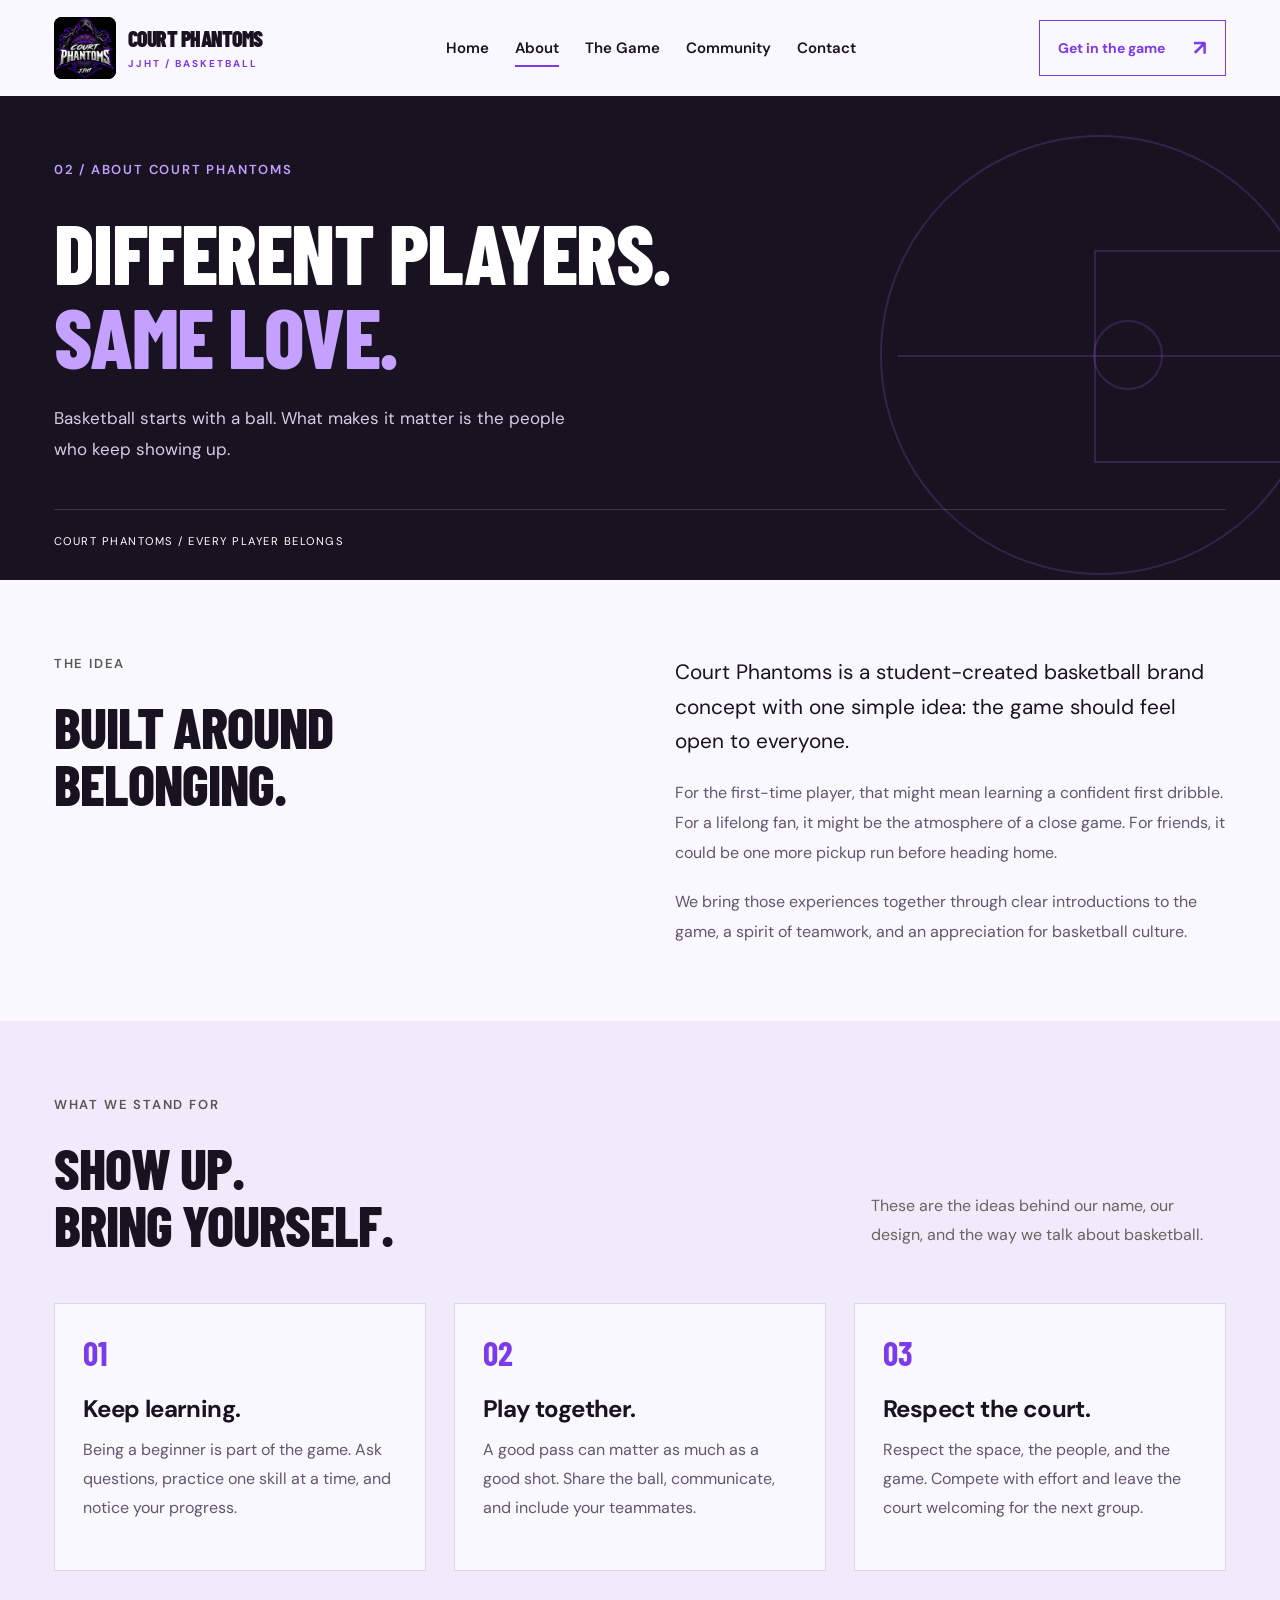
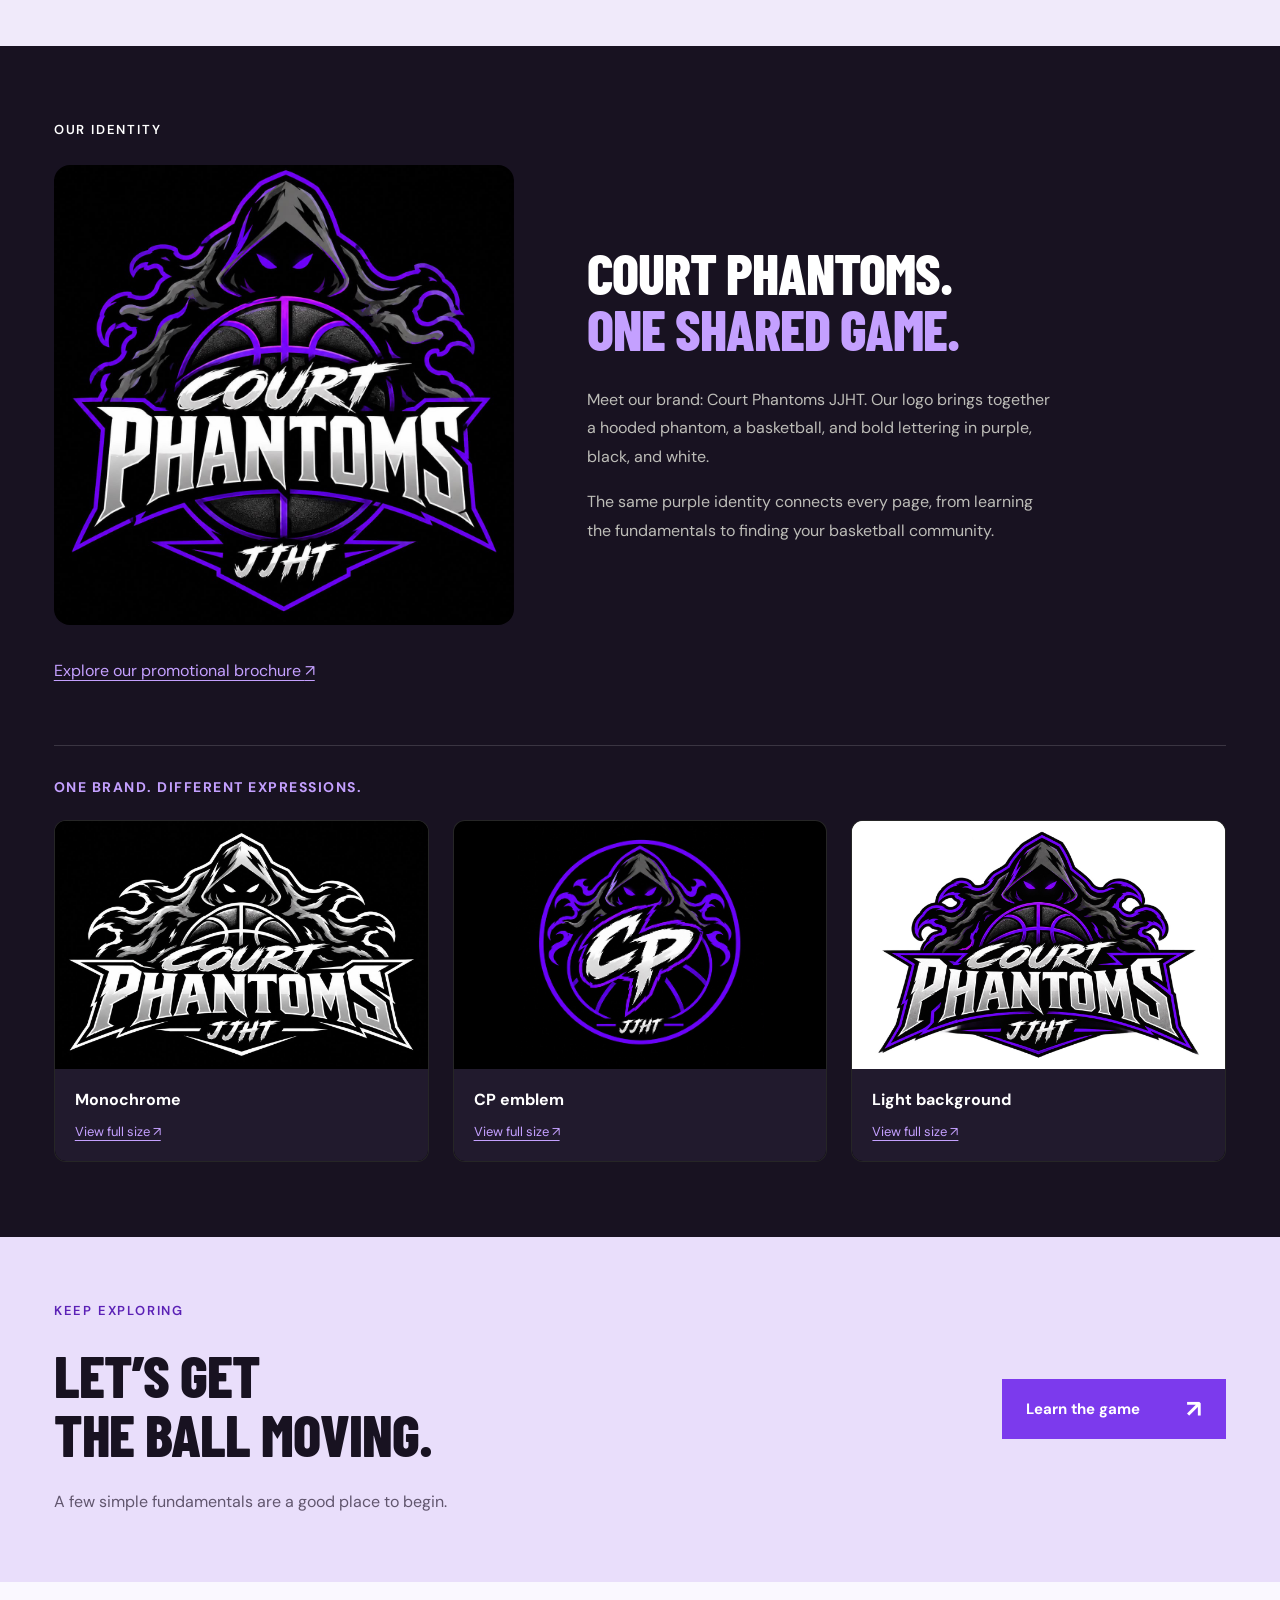
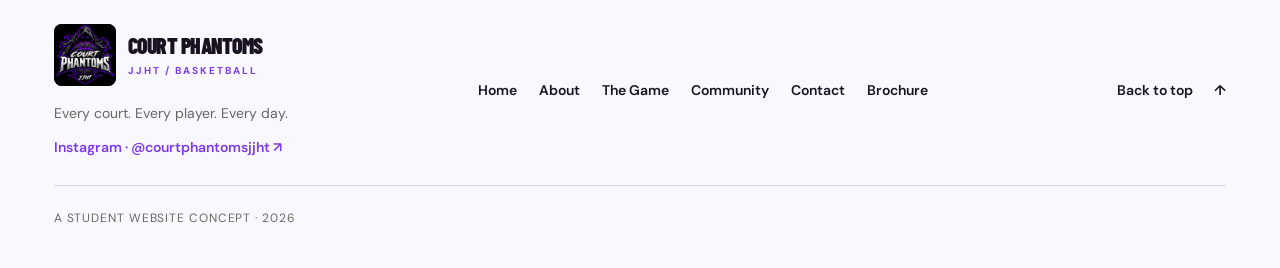
==== commit c769ea9f: "Add promotional brochure" ====
--- a/about.html
+++ b/about.html
@@ -7,7 +7,7 @@
   <meta name="description" content="Meet Court Phantoms: a student-created basketball brand built around learning, teamwork, and belonging.">
   <title>About — COURT PHANTOMS</title>
   <link rel="icon" type="image/jpeg" href="assets/images/court-phantoms-cp.jpg">
-  <link rel="stylesheet" href="assets/css/styles.css?v=20261005-brand">
+  <link rel="stylesheet" href="assets/css/styles.css?v=20261005-brochure">
 </head>
 <body><a class="skip-link" href="#main">Skip to content</a><header class="header" id="top"><a class="wordmark brand-lockup" href="index.html" aria-label="Court Phantoms JJHT home"><img class="brand-logo" src="assets/images/court-phantoms-logo.jpg" alt="" width="1254" height="1254"><span class="brand-name">COURT PHANTOMS<small>JJHT / BASKETBALL</small></span></a><nav aria-label="Main navigation"><a href="index.html">Home</a>
 <a href="about.html" class="active" aria-current="page">About</a>
@@ -20,6 +20,6 @@
 <article class="value-card"><span class="number">02</span><h3>Play together.</h3><p>A good pass can matter as much as a good shot. Share the ball, communicate, and include your teammates.</p></article>
 <article class="value-card"><span class="number">03</span><h3>Respect the court.</h3><p>Respect the space, the people, and the game. Compete with effort and leave the court welcoming for the next group.</p></article>
 </div></section>
-<section class="brand-story content-section"><p class="eyebrow">OUR IDENTITY</p><div class="brand-showcase"><img class="brand-emblem" src="assets/images/court-phantoms-logo.jpg" alt="Court Phantoms JJHT logo: a hooded phantom above a basketball, outlined in purple" width="1254" height="1254" loading="lazy"><div><h2>COURT PHANTOMS.<br><span>ONE SHARED GAME.</span></h2><div class="story-copy"><p>Meet our brand: Court Phantoms JJHT. Our logo brings together a hooded phantom, a basketball, and bold lettering in purple, black, and white.</p><p>The same purple identity connects every page, from learning the fundamentals to finding your basketball community.</p></div></div></div><div class="logo-collection"><h3 class="logo-collection-title">ONE BRAND. DIFFERENT EXPRESSIONS.</h3><div class="logo-variants"><figure class="logo-variant"><a href="assets/images/court-phantoms-monochrome.jpg" target="_blank" rel="noopener" aria-label="View Monochrome logo full size"><img src="assets/images/court-phantoms-monochrome.jpg" alt="Court Phantoms JJHT full logo in black and white" width="1320" height="880" loading="lazy"></a><figcaption><h3>Monochrome</h3><a href="assets/images/court-phantoms-monochrome.jpg" target="_blank" rel="noopener">View full size ↗</a></figcaption></figure><figure class="logo-variant"><a href="assets/images/court-phantoms-cp.jpg" target="_blank" rel="noopener" aria-label="View CP emblem logo full size"><img src="assets/images/court-phantoms-cp.jpg" alt="Circular purple CP and JJHT emblem with a hooded phantom" width="1254" height="1254" loading="lazy"></a><figcaption><h3>CP emblem</h3><a href="assets/images/court-phantoms-cp.jpg" target="_blank" rel="noopener">View full size ↗</a></figcaption></figure><figure class="logo-variant"><a href="assets/images/court-phantoms-light.jpg" target="_blank" rel="noopener" aria-label="View Light background logo full size"><img src="assets/images/court-phantoms-light.jpg" alt="Court Phantoms JJHT purple full logo on white" width="1320" height="880" loading="lazy"></a><figcaption><h3>Light background</h3><a href="assets/images/court-phantoms-light.jpg" target="_blank" rel="noopener">View full size ↗</a></figcaption></figure></div></div></section>
-<section class="page-cta"><div><p class="eyebrow">KEEP EXPLORING</p><h2>LET’S GET<br>THE BALL MOVING.</h2><p>A few simple fundamentals are a good place to begin.</p></div><a class="button" href="game.html">Learn the game <span aria-hidden="true">↗</span></a></section></main><footer><div><a class="wordmark brand-lockup" href="index.html" aria-label="Court Phantoms JJHT home"><img class="brand-logo" src="assets/images/court-phantoms-logo.jpg" alt="" width="1254" height="1254"><span class="brand-name">COURT PHANTOMS<small>JJHT / BASKETBALL</small></span></a><p>Every court. Every player. Every day.</p><a class="footer-social" href="https://www.instagram.com/courtphantomsjjht/" target="_blank" rel="noopener noreferrer">Instagram · @courtphantomsjjht ↗</a></div><nav class="footer-nav" aria-label="Footer navigation"><a href="index.html">Home</a><a href="about.html">About</a><a href="game.html">The Game</a><a href="community.html">Community</a><a href="contact.html">Contact</a></nav><a class="back-top" href="#top">Back to top <span aria-hidden="true">↑</span></a><span class="project-note">A STUDENT WEBSITE CONCEPT · 2026</span></footer><script src="assets/js/main.js?v=20261005-brand"></script></body>
+<section class="brand-story content-section"><p class="eyebrow">OUR IDENTITY</p><div class="brand-showcase"><img class="brand-emblem" src="assets/images/court-phantoms-logo.jpg" alt="Court Phantoms JJHT logo: a hooded phantom above a basketball, outlined in purple" width="1254" height="1254" loading="lazy"><div><h2>COURT PHANTOMS.<br><span>ONE SHARED GAME.</span></h2><div class="story-copy"><p>Meet our brand: Court Phantoms JJHT. Our logo brings together a hooded phantom, a basketball, and bold lettering in purple, black, and white.</p><p>The same purple identity connects every page, from learning the fundamentals to finding your basketball community.</p></div></div></div><p class="brand-brochure-link"><a href="index.html#brochure">Explore our promotional brochure <span aria-hidden="true">↗</span></a></p><div class="logo-collection"><h3 class="logo-collection-title">ONE BRAND. DIFFERENT EXPRESSIONS.</h3><div class="logo-variants"><figure class="logo-variant"><a href="assets/images/court-phantoms-monochrome.jpg" target="_blank" rel="noopener" aria-label="View Monochrome logo full size"><img src="assets/images/court-phantoms-monochrome.jpg" alt="Court Phantoms JJHT full logo in black and white" width="1320" height="880" loading="lazy"></a><figcaption><h3>Monochrome</h3><a href="assets/images/court-phantoms-monochrome.jpg" target="_blank" rel="noopener">View full size ↗</a></figcaption></figure><figure class="logo-variant"><a href="assets/images/court-phantoms-cp.jpg" target="_blank" rel="noopener" aria-label="View CP emblem logo full size"><img src="assets/images/court-phantoms-cp.jpg" alt="Circular purple CP and JJHT emblem with a hooded phantom" width="1254" height="1254" loading="lazy"></a><figcaption><h3>CP emblem</h3><a href="assets/images/court-phantoms-cp.jpg" target="_blank" rel="noopener">View full size ↗</a></figcaption></figure><figure class="logo-variant"><a href="assets/images/court-phantoms-light.jpg" target="_blank" rel="noopener" aria-label="View Light background logo full size"><img src="assets/images/court-phantoms-light.jpg" alt="Court Phantoms JJHT purple full logo on white" width="1320" height="880" loading="lazy"></a><figcaption><h3>Light background</h3><a href="assets/images/court-phantoms-light.jpg" target="_blank" rel="noopener">View full size ↗</a></figcaption></figure></div></div></section>
+<section class="page-cta"><div><p class="eyebrow">KEEP EXPLORING</p><h2>LET’S GET<br>THE BALL MOVING.</h2><p>A few simple fundamentals are a good place to begin.</p></div><a class="button" href="game.html">Learn the game <span aria-hidden="true">↗</span></a></section></main><footer><div><a class="wordmark brand-lockup" href="index.html" aria-label="Court Phantoms JJHT home"><img class="brand-logo" src="assets/images/court-phantoms-logo.jpg" alt="" width="1254" height="1254"><span class="brand-name">COURT PHANTOMS<small>JJHT / BASKETBALL</small></span></a><p>Every court. Every player. Every day.</p><a class="footer-social" href="https://www.instagram.com/courtphantomsjjht/" target="_blank" rel="noopener noreferrer">Instagram · @courtphantomsjjht ↗</a></div><nav class="footer-nav" aria-label="Footer navigation"><a href="index.html">Home</a><a href="about.html">About</a><a href="game.html">The Game</a><a href="community.html">Community</a><a href="contact.html">Contact</a><a href="index.html#brochure">Brochure</a></nav><a class="back-top" href="#top">Back to top <span aria-hidden="true">↑</span></a><span class="project-note">A STUDENT WEBSITE CONCEPT · 2026</span></footer><script src="assets/js/main.js?v=20261005-brochure"></script></body>
 </html>
--- a/assets/css/styles.css
+++ b/assets/css/styles.css
@@ -809,3 +809,20 @@
 .logo-variant figcaption a { font-size:.8125rem; color:var(--lavender); text-decoration:underline; text-underline-offset:4px }
 @media(min-width:701px) and (max-width:900px) { .header { height:auto; min-height:96px; padding-top:14px; padding-bottom:14px; flex-wrap:wrap; gap:12px } .header nav { width:100%; justify-content:space-between; gap:16px } }
 @media(max-width:700px) { .logo-variants { grid-template-columns:minmax(0,1fr) } .logo-collection { margin-top:40px } }
+
+/* Promotional brochure / 2026-10-05 */
+.brochure-section { background:var(--ink); color:var(--paper) }
+.brochure-section .eyebrow,.brochure-section h2 span { color:var(--lavender) }
+.brochure-section .section-intro>p { color:#d7cce5; max-width:430px }
+.brochure-preview { margin:0 }
+.brochure-preview>a { display:block; border-radius:12px; overflow:hidden; background:#eee }
+.brochure-preview img { display:block; width:100%; height:auto }
+.brochure-preview figcaption { color:#d7cce5; font-size:.875rem; line-height:1.7; margin-top:16px }
+.brochure-actions { display:flex; flex-wrap:wrap; gap:16px; margin-top:26px }
+.brochure-download { background:transparent; border:1px solid var(--lavender); color:var(--lavender) }
+.brochure-download:hover { background:#302041 }
+.brochure-contact-note { color:#d7cce5; font-size:.875rem; line-height:1.8; margin:24px 0 0 }
+.brochure-contact-note a,.brand-brochure-link a { color:var(--lavender); text-decoration:underline; text-underline-offset:4px }
+.brand-brochure-link { margin:32px 0 0; line-height:1.7 }
+.brochure-section a:focus-visible { outline-color:var(--lavender) }
+@media(max-width:700px) { .brochure-actions .button { width:100%; gap:14px } }
